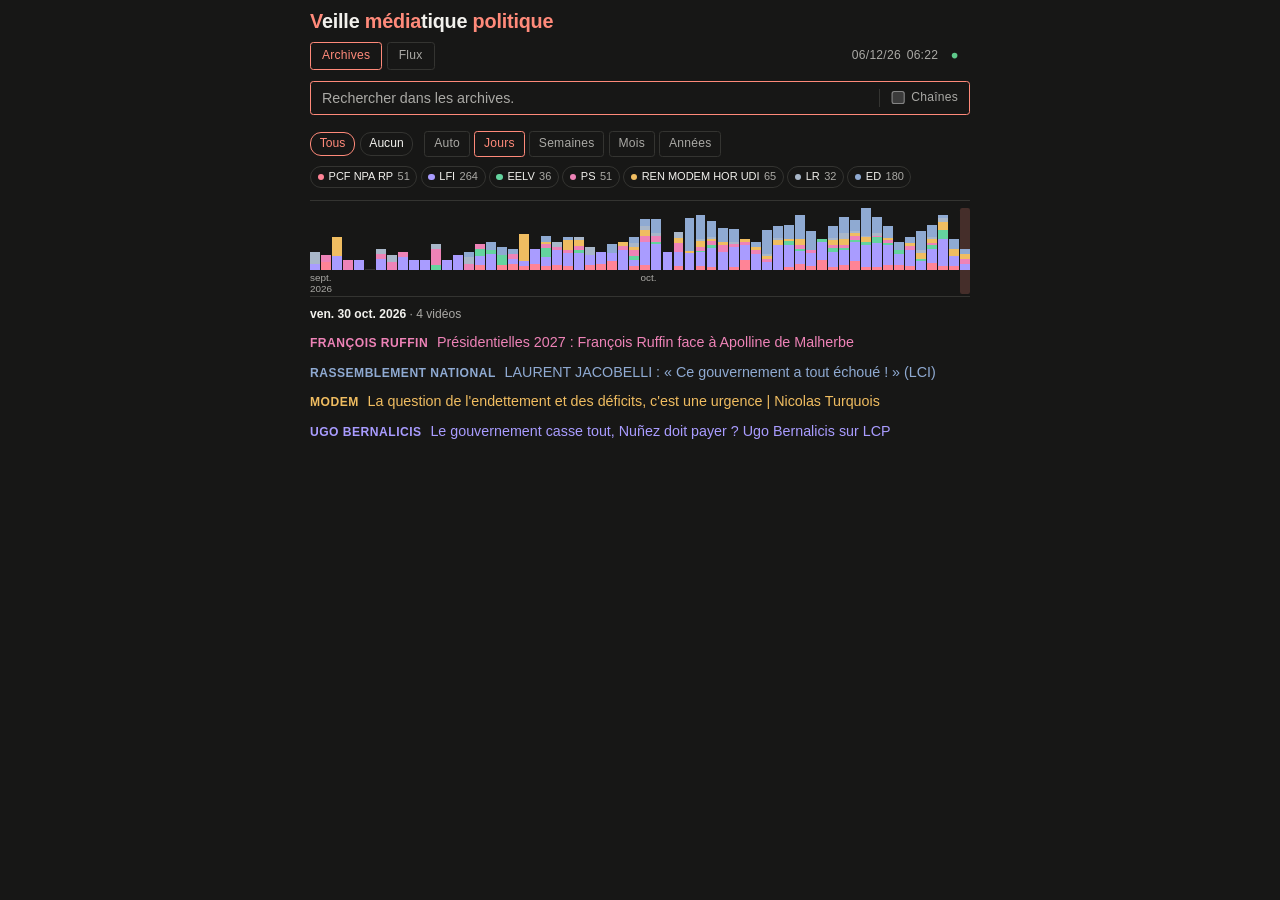
==== index.html @ 0a0e94e5 "Boutons Tous et Jours sélectionnés par défaut" ====
<!DOCTYPE html>
<html lang="fr">
<head>
  <meta charset="UTF-8">
  <meta name="viewport" content="width=device-width, initial-scale=1">
  <meta name="description" content="Veille médiatique politique — flux d'actualité agrégés et archives.">
  <link rel="icon" type="image/png" href="favicon/favicon_16x16.png">
  <link rel="stylesheet" type="text/css" href="style.css">
  <link rel="stylesheet" type="text/css" href="timeline.css">
  <title>Veille médiatique politique</title>
  <script defer src="https://cloud.umami.is/script.js" data-website-id="d6c5243d-47b0-4298-970d-29c37ac63b22"></script>
</head>
<body>
  <div id="page">
    <header class="header">
      <h1 class="brand-title"><span class="brand-accent">V</span>eille <span class="brand-accent">média</span>tique <span class="brand-accent">politique</span></h1>
      <div class="view-bar">
        <nav class="view-nav">
          <a href="#archives" id="navArchive" class="view-tab">Archives</a>
          <a href="#flux" id="navFeed" class="view-tab">Flux</a>
        </nav>
        <p class="status">
          <span class="status-update">
            <span id="lastUpdate" class="status-text"></span>
            <span class="status-icon" id="lastUpdateIcon" role="img" aria-label="Dernière mise à jour">
              <svg viewBox="0 0 16 16" aria-hidden="true" focusable="false">
                <circle cx="8" cy="8" r="3.4" fill="currentColor"></circle>
              </svg>
            </span>
          </span>
        </p>
      </div>
    </header>

    <section id="viewFeed" class="view">
      <main id="feed" class="feed">
        <div class="loading">Chargement du flux…</div>
      </main>
    </section>

    <section id="viewArchive" class="view is-hidden">
      <div class="archive-controls">
        <div class="archive-search">
          <input id="archiveFilter" class="archive-filter" type="text" placeholder="Rechercher dans les archives." autocomplete="off">
          <label class="archive-channels">
            <input id="archiveChannels" type="checkbox">
            <span>Chaînes</span>
          </label>
        </div>
        <div class="archive-meta">
          <p class="archive-count status-text" id="archiveCount"></p>
        </div>
      </div>
      <div class="tl-toolbar">
        <div class="tl-line tl-line-all" id="tlAll"></div>
        <div class="tl-switch" id="tlGrans">
          <a href="#" class="tl-sw" data-gran="auto">Auto</a>
          <a href="#" class="tl-sw is-active" data-gran="day">Jours</a>
          <a href="#" class="tl-sw" data-gran="week">Semaines</a>
          <a href="#" class="tl-sw" data-gran="month">Mois</a>
          <a href="#" class="tl-sw" data-gran="year">Années</a>
        </div>
      </div>
      <div class="tl-legend" id="tlLegend"></div>
      <div class="tl-strip" id="tlStrip"></div>
      <div class="tl-detail-head" id="tlDetailHead"></div>
      <main id="archive" class="feed">
        <div class="archive-hint">Chargement des archives…</div>
      </main>
      <div id="tlMore"></div>
    </section>

    <div class="footer"></div>
  </div>
  <script type="text/javascript" src="archives.js"></script>
  <script type="text/javascript" src="script.js"></script>
  <script type="text/javascript" src="timeline.js"></script>
</body>
</html>
---- style.css ----
/*
 * Design épuré et minimaliste : typographie soignée, espace blanc généreux,
 * séparateurs fins plutôt que cadres, palette réduite au strict nécessaire.
 */

:root {
  color-scheme: dark;
  --ink: #f2f1ed;
  --muted: #aaa9a5;
  --line: #343431;
  --accent: #ff8a7a;
  --on-accent: #171716;
  --live-color: #5ec98a;
  --bg: #171716;
  --meeting-color: #aab5c5;
  --lfi-color: #a99cff;
  --eelv-color: #64d49f;
  --ps-color: #ee83b7;
  --centre-color: #f0bd61;
  --lr-color: #a9b7c9;
  --ed-color: #8faad2;
  --pcf-color: #ff8496;
}

* {
  box-sizing: border-box;
}

/* La barre de defilement est toujours reservee : le flux (20 items) est bien
   plus haut que la vue Archives, et sans cela le conteneur centre se recentrait
   de quelques pixels a chaque changement d'onglet. */
html {
  overflow-y: scroll;
}

html, body {
  margin: 0;
  padding: 0;
  background: var(--bg);
  color: var(--ink);
}

body {
  font-family: -apple-system, BlinkMacSystemFont, "Segoe UI", Helvetica, Arial, sans-serif;
  font-size: 14px;
  line-height: 1.45;
  -webkit-font-smoothing: antialiased;
  /* Proportions generales du site agrandies de 10 %. */
  zoom: 1.1;
}

a {
  color: var(--ink);
}

#page {
  max-width: 640px;
  margin: 0 auto;
  padding: 6px 20px 48px 20px;
}

/* Header : un seul systeme typographique pour le titre, la ligne d'etat et les onglets. */

.header {
  margin-bottom: 5px;
}

.brand-title {
  margin: 0 0 6px 0;
  font-size: 18px;
  font-weight: 600;
  letter-spacing: -0.01em;
}

/* Mise en valeur du titre : le V, "média" et "politique" reprennent la teinte
   d'accent, la meme que l'onglet actif. */
.brand-accent {
  color: var(--accent);
}

.status {
  display: flex;
  align-items: center;
  flex-wrap: wrap;
  gap: 4px 10px;
  margin: 0 0 10px 0;
}

/* Memes attributs pour la date de mise a jour et le compteur d'archives. */
.status-text {
  color: var(--muted);
  font-size: 11px;
  letter-spacing: 0.02em;
}

/* Libelle de la date de mise a jour : meme teinte discrete et meme taille
   que les autres textes de l'ui. */
.status-label {
  color: var(--muted);
  font-size: 11px;
  letter-spacing: 0.02em;
}

/* L'icone d'horloge remplace le libelle "Dernière mise à jour :". Meme teinte
   discrete que le texte qu'elle precede, collee a la date. */
.status-update {
  display: inline-flex;
  align-items: center;
  gap: 5px;
}

/* Point vert "en direct" : un rond discret qui pulse tres lentement pour
   signaler que le flux est suivi, sans distraire du contenu. */
.status-icon {
  display: inline-flex;
  padding: 0 2px;
  border-radius: 3px;
  color: var(--live-color);
}

.status-icon svg {
  display: block;
  width: 12px;
  height: 12px;
  animation: veille-live-pulse 6s ease-in-out infinite;
}

@keyframes veille-live-pulse {
  0% {
    opacity: 0.35;
  }
  50% {
    opacity: 1;
  }
  100% {
    opacity: 0.35;
  }
}

/* Pendant une requete sur flux.xml, le point clignote lentement, trois cycles
   imposes pour que le signal soit toujours visible meme si la requete est
   instantanee. */
.status-icon.is-updating svg {
  animation: veille-live-blink 1.6s ease-in-out 3;
}

@keyframes veille-live-blink {
  0% {
    opacity: 1;
  }
  50% {
    opacity: 0.12;
  }
  100% {
    opacity: 1;
  }
}

/* Meme flash que l'heure quand le flux change, mais le point revient a sa
   teinte verte (et non grise). */
.status-icon.is-updated {
  animation: veille-icon-flash 2.6s ease-out;
}

@keyframes veille-icon-flash {
  0% {
    color: var(--accent);
    background-color: rgba(255, 138, 122, 0.18);
    text-shadow: 0 0 6px rgba(255, 138, 122, 0.5);
  }
  100% {
    color: var(--live-color);
    background-color: rgba(255, 138, 122, 0);
    text-shadow: 0 0 0 rgba(255, 138, 122, 0);
  }
}

/* Le pulse continu est coupe si le systeme demande moins d'animation. Le
   clignotement de mise a jour (trois cycles) et le flash ponctuel restent
   joues : ce sont des signaux brefs, volontairement conserves. */
@media (prefers-reduced-motion: reduce) {
  .status-icon svg {
    animation: none;
  }
}

/* Heure de mise a jour : discret rappel visuel au moment ou flux.xml change.
   Une teinte, un fond et un halo qui s'estompent, sans deplacement ni
   changement de taille, pour ne pas attirer l'oeil sur le reste de la page. */
@keyframes veille-time-flash {
  0% {
    color: var(--accent);
    background-color: rgba(255, 138, 122, 0.18);
    text-shadow: 0 0 6px rgba(255, 138, 122, 0.5);
  }
  100% {
    color: var(--muted);
    background-color: rgba(255, 138, 122, 0);
    text-shadow: 0 0 0 rgba(255, 138, 122, 0);
  }
}

/* Le retrait de is-updated entre deux flashs est indispensable : une classe
   deja posee ne relance pas une animation (voir pulseElement). */
.status-time {
  display: inline-block;
  padding: 0 2px;
  border-radius: 3px;
}

/* Le flash est volontairement joue meme quand le systeme est en mouvement
   reduit : c'est un signal ponctuel et discret de mise a jour du flux. */
.status-time.is-updated {
  animation: veille-time-flash 2.6s ease-out;
}

/* Feed */

.feed {
  display: flex;
  flex-direction: column;
}

.item {
  padding: 18px 16px;
  border-top: 1px solid var(--line);
}

.item:first-child {
  border-top: none;
}

/* Ligne d'en-tete d'un item du flux : date puis nom de chaine, groupes a
   gauche. */
.top {
  display: flex;
  align-items: baseline;
  justify-content: flex-start;
  gap: 10px;
  margin-bottom: 4px;
}

.author {
  color: var(--muted);
  font-size: 11px;
  font-weight: 600;
  text-transform: uppercase;
  letter-spacing: 0.04em;
}

.date {
  flex-shrink: 0;
  color: var(--muted);
  font-size: 11px;
  white-space: nowrap;
}

.title {
  margin: 0 0 4px 0;
  font-size: 15px;
  line-height: 1.35;
  font-weight: 600;
}

.title a {
  text-decoration: none;
}

.title a:hover {
  text-decoration: underline;
}

.desc {
  margin: 0;
  color: var(--muted);
  font-size: 13px;
  line-height: 1.5;
  white-space: pre-line;
}

/* Les url des descriptions sont remplacees par un lien "lien" : discret,
   meme teinte que le texte, souligne pour rester identifiable. */
.desc a {
  color: var(--muted);
  text-decoration: underline;
}

/* Onglet Flux : nom de chaine, date et titre prennent le style et la taille
   du texte de description, pour un rendu uniforme. Le bloc est limite a
   #viewFeed : la vue Archives (sous #viewArchive) conserve sa mise en page. */
#viewFeed .author,
#viewFeed .date,
#viewFeed .title {
  color: var(--muted);
  font-size: 12px;
  font-weight: 400;
  line-height: 1.4;
  text-transform: none;
  letter-spacing: normal;
}

#viewFeed .title a {
  color: var(--muted);
}

/* La date de publication du flux est un peu plus discrete que le reste. */
#viewFeed .date {
  font-size: 11px;
}

/* Auteur et titre ressortent en gras dans le flux ; la date reste normale. */
#viewFeed .author,
#viewFeed .title {
  font-weight: 700;
}

/* Onglet Flux : entrees plus compactes et texte plus petit, pour condenser la
   liste ; le separateur horizontal entre items est retire. Le bloc est limite
   a #viewFeed : la vue Archives garde son rendu. */
#viewFeed .item {
  padding: 10px 16px;
  border-top: none;
}

#viewFeed .top,
#viewFeed .title {
  margin-bottom: 2px;
}

#viewFeed .desc {
  font-size: 12px;
  line-height: 1.45;
}

.youtube-player {
  width: calc(100% + 32px);
  margin: 12px -16px 0 -16px;
  padding: 0;
}

.youtube-player iframe {
  display: block;
  width: 100%;
  aspect-ratio: 16 / 9;
  height: auto;
  border: none;
}

.error, .loading, .archive-hint {
  padding: 3px 16px;
  color: var(--muted);
  font-size: 13px;
}

.error {
  color: var(--accent);
}

.footer {
  height: 1px;
}

/* Bascule Flux / Archives : les onglets a gauche, la date de mise a jour
   a droite, sur la meme ligne. */
.view-bar {
  display: flex;
  align-items: center;
  justify-content: space-between;
  gap: 10px;
  margin: 0 0 8px 0;
}

.view-nav {
  display: flex;
  gap: 4px;
  margin: 0;
}

/* Dans la barre, l'etat n'a plus a gerer sa propre marge basse. Sa marge a
   droite reprend celle du compteur d'archives (.archive-meta, 6px) : la date
   de mise a jour et le nombre d'entrees s'alignent sur le meme bord. */
.view-bar .status {
  margin: 0 6px 0 0;
}

.view-tab {
  padding: 4px 10px;
  border: 1px solid var(--line);
  border-radius: 3px;
  color: var(--muted);
  font-size: 11px;
  letter-spacing: 0.02em;
  text-decoration: none;
}

.view-tab:hover {
  color: var(--ink);
}

.view-tab.is-active {
  border-color: var(--accent);
  color: var(--accent);
}

.view.is-hidden,
.status-text.is-hidden {
  display: none;
}

/* Archives */

.archive-controls {
  /* Un peu d'air au-dessus : la zone de recherche ne colle plus au titre. */
  margin: 10px 0 12px 0;
}

/* Zone de recherche : le champ occupe toute la largeur du cadre. */
.archive-search {
  display: flex;
  align-items: center;
  width: 100%;
  padding: 0 10px;
  border: 1px solid var(--line);
  border-radius: 3px;
  background: transparent;
}

.archive-search:focus-within {
  border-color: var(--accent);
}

.archive-filter {
  flex: 1;
  min-width: 0;
  padding: 7px 0;
  border: none;
  background: transparent;
  color: var(--ink);
  font-family: inherit;
  font-size: 13px;
}

.archive-filter:focus {
  outline: none;
}

.archive-filter::placeholder {
  color: var(--muted);
}

/* Case "Chaînes" dans le cadre de recherche, a droite du champ : un trait
   vertical la separe de la saisie. Cochee, son libelle prend la couleur
   d'accent ; accent-color colore la case elle-meme sur les navigateurs
   recents, les autres gardent la case native. */
.archive-channels {
  display: flex;
  flex: 0 0 auto;
  align-items: center;
  gap: 5px;
  margin-left: 10px;
  padding-left: 10px;
  border-left: 1px solid var(--line);
  color: var(--muted);
  font-size: 11px;
  letter-spacing: 0.02em;
  white-space: nowrap;
  cursor: pointer;
  -webkit-user-select: none;
  user-select: none;
}

.archive-channels:hover {
  color: var(--ink);
}

.archive-channels input {
  margin: 0;
  accent-color: var(--accent);
  cursor: pointer;
}

.archive-channels input:checked + span {
  color: var(--accent);
}

/* Ligne meta sous la zone de recherche : exemples a gauche, nombre
   d'entrees a droite. La typographie vient de .status-text, partagee
   avec la ligne d'etat du header. */
.archive-meta {
  display: flex;
  justify-content: flex-end;
  align-items: baseline;
  margin: 3px 6px 0 0;
  width: 100%;
}

.archive-examples {
  margin: 0 0 0 6px;
}

.archive-count {
  margin: 0;
}

/* Couleur de la source : la pastille a ete retiree, seul le nom
   porte la teinte du groupe. Dans le flux, le nom de la chaine reste
   neutre ; seules les archives sont teintees. */

.archives-item .author.meeting { color: var(--meeting-color); }
.archives-item .author.lfi { color: var(--lfi-color); }
.archives-item .author.eelv { color: var(--eelv-color); }
.archives-item .author.ps { color: var(--ps-color); }
.archives-item .author.centre { color: var(--centre-color); }
.archives-item .author.lr { color: var(--lr-color); }
.archives-item .author.ed { color: var(--ed-color); }
.archives-item .author.pcf { color: var(--pcf-color); }

/* Vue Archives : un resultat tient sur une seule ligne. Le nom de la source
   et la date ne se coupent pas ; le titre se tronque par des points de
   suspension pour rester lisible sans jamais passer a la ligne. */
.archives-item {
  display: flex;
  flex-wrap: wrap;
  align-items: baseline;
  gap: 4px 8px;
  border-top: none;
  padding: 4px 0;
  white-space: nowrap;
}

.archives-item .author,
.archives-item .date {
  flex-shrink: 0;
}

.archives-item .archive-title {
  flex: 1;
  min-width: 0;
  overflow: hidden;
  text-overflow: ellipsis;
  text-decoration: none;
  font-size: 13px;
}

.archives-item .archive-title:hover {
  text-decoration: underline;
}

/* Le titre cliquable reprend la teinte de sa source, comme le nom. */
.archives-item.meeting .archive-title { color: var(--meeting-color); }
.archives-item.lfi .archive-title { color: var(--lfi-color); }
.archives-item.eelv .archive-title { color: var(--eelv-color); }
.archives-item.ps .archive-title { color: var(--ps-color); }
.archives-item.centre .archive-title { color: var(--centre-color); }
.archives-item.lr .archive-title { color: var(--lr-color); }
.archives-item.ed .archive-title { color: var(--ed-color); }
.archives-item.pcf .archive-title { color: var(--pcf-color); }

/* Le lecteur video reste pleine largeur, sous la ligne. */
.archives-item .youtube-player {
  flex-basis: 100%;
  width: 100%;
  margin: 10px 0 0 0;
}
---- timeline.css ----
/* Onglet Frise : styles propres, charges par timeline.js. Reprend les
   variables et le theme sombre de style.css ; aucune regle existante n'est
   modifiee. */

/* Couleur de famille portee par la variable --gc, lue par tous les elements
   (segments, pastilles, points, titres). */
.g-meeting { --gc: var(--meeting-color); }
.g-lfi { --gc: var(--lfi-color); }
.g-eelv { --gc: var(--eelv-color); }
.g-ps { --gc: var(--ps-color); }
.g-centre { --gc: var(--centre-color); }
.g-lr { --gc: var(--lr-color); }
.g-ed { --gc: var(--ed-color); }
.g-pcf { --gc: var(--pcf-color); }

/* Barre d'outils : echelle de la frise */

.tl-toolbar {
  display: flex;
  align-items: center;
  flex-wrap: wrap;
  gap: 6px 10px;
  margin: 0 0 8px 0;
}

.tl-switch {
  display: flex;
  gap: 4px;
}

.tl-switch a {
  padding: 3px 8px;
  border: 1px solid var(--line);
  border-radius: 3px;
  color: var(--muted);
  font-size: 11px;
  letter-spacing: 0.02em;
  text-decoration: none;
}

.tl-switch a:hover {
  color: var(--ink);
}

.tl-switch a.is-active {
  border-color: var(--accent);
  color: var(--accent);
}

/* Pastilles de familles (legende + filtre) : "Tous" et "Aucun" sont dans la
   barre d'outils avec l'echelle, les familles sur la ligne suivante. */

.tl-legend {
  display: block;
  margin: 0 0 10px 0;
}

.tl-line {
  display: flex;
  flex-wrap: wrap;
  gap: 4px;
}

.tl-toolbar .tl-line {
  flex: 0 0 auto;
}

/* Les familles tiennent sur une seule ligne, sous la barre d'outils : leurs
   pastilles sont un peu plus compactes que "Tous" et "Aucun" pour que tout
   rentre dans la largeur de la page. Si les compteurs s'allongent, la ligne
   defile horizontalement au lieu de passer a la ligne. */
.tl-line-groups {
  flex-wrap: nowrap;
  gap: 3px;
  overflow-x: auto;
  overflow-y: hidden;
  padding-bottom: 1px;
  scrollbar-width: thin;
}

.tl-line-groups .tl-chip {
  flex: 0 0 auto;
  gap: 4px;
  padding: 2px 6px;
  font-size: 10px;
}

.tl-line-groups .tl-chip-dot {
  width: 6px;
  height: 6px;
}

.tl-chip {
  display: inline-flex;
  align-items: center;
  gap: 5px;
  padding: 2px 8px;
  border: 1px solid var(--line);
  border-radius: 10px;
  color: var(--ink);
  font-size: 11px;
  text-decoration: none;
  white-space: nowrap;
}

.tl-chip em {
  color: var(--muted);
  font-style: normal;
}

.tl-chip:hover {
  border-color: var(--gc, var(--accent));
}

.tl-chip-dot {
  width: 7px;
  height: 7px;
  border-radius: 50%;
  background: var(--gc);
}

.tl-chip.is-off {
  opacity: 0.45;
}

.tl-chip.is-off .tl-chip-dot {
  background: transparent;
  box-shadow: inset 0 0 0 1px var(--gc);
}

.tl-chip-all.is-on {
  border-color: var(--accent);
  color: var(--accent);
}

.tl-seg {
  display: block;
  background: var(--gc);
}

/* Frise horizontale */

.tl-strip {
  margin: 0 0 8px 0;
  padding: 6px 0 2px 0;
  overflow-x: auto;
  overflow-y: hidden;
  border-top: 1px solid var(--line);
  border-bottom: 1px solid var(--line);
  -webkit-user-select: none;
  user-select: none;
}

.tl-cols {
  display: flex;
  align-items: flex-start;
  gap: 1px;
  min-width: min-content;
}

.tl-col {
  flex: 1 1 0;
  min-width: 7px;
  max-width: 26px;
  cursor: pointer;
  border-radius: 2px;
}

.tl-gran-week .tl-col {
  min-width: 14px;
}

.tl-gran-month .tl-col {
  min-width: 26px;
  max-width: 40px;
}

.tl-gran-year .tl-col {
  min-width: 48px;
  max-width: 72px;
}

.tl-col:hover {
  background: rgba(255, 255, 255, 0.07);
}

.tl-col.is-sel {
  background: rgba(255, 138, 122, 0.2);
}

/* Les segments s'empilent depuis le bas de la colonne. */
.tl-bar {
  display: flex;
  flex-direction: column-reverse;
  height: 56px;
  overflow: hidden;
}

.tl-col.is-empty .tl-bar {
  border-bottom: 1px solid var(--line);
}

.tl-tick {
  height: 22px;
  padding-top: 2px;
  color: var(--muted);
  font-size: 9px;
  line-height: 1.15;
  white-space: nowrap;
}

.tl-tick span {
  display: block;
}

/* Coupure : une longue periode sans video, replie en un trait pointille. */
.tl-brk {
  position: relative;
  flex: 0 0 10px;
  align-self: stretch;
}

.tl-brk::before {
  content: "";
  position: absolute;
  left: 4px;
  top: 6px;
  height: 44px;
  border-left: 1px dashed var(--line);
}

/* Liste sous la frise : meme bord gauche que les lignes des archives. */

.tl-detail-head {
  display: flex;
  align-items: baseline;
  justify-content: space-between;
  gap: 10px;
  margin: 0 0 4px 0;
  color: var(--muted);
  font-size: 11px;
}

.tl-detail-head b {
  color: var(--ink);
  font-weight: 600;
}

.tl-detail-head a {
  color: var(--muted);
}

.tl-dayhead {
  padding: 8px 0 2px 0;
  color: var(--muted);
  font-size: 11px;
  font-weight: 600;
  letter-spacing: 0.02em;
}

.tl-more {
  display: inline-block;
  margin: 6px 0;
  color: var(--accent);
  font-size: 12px;
}
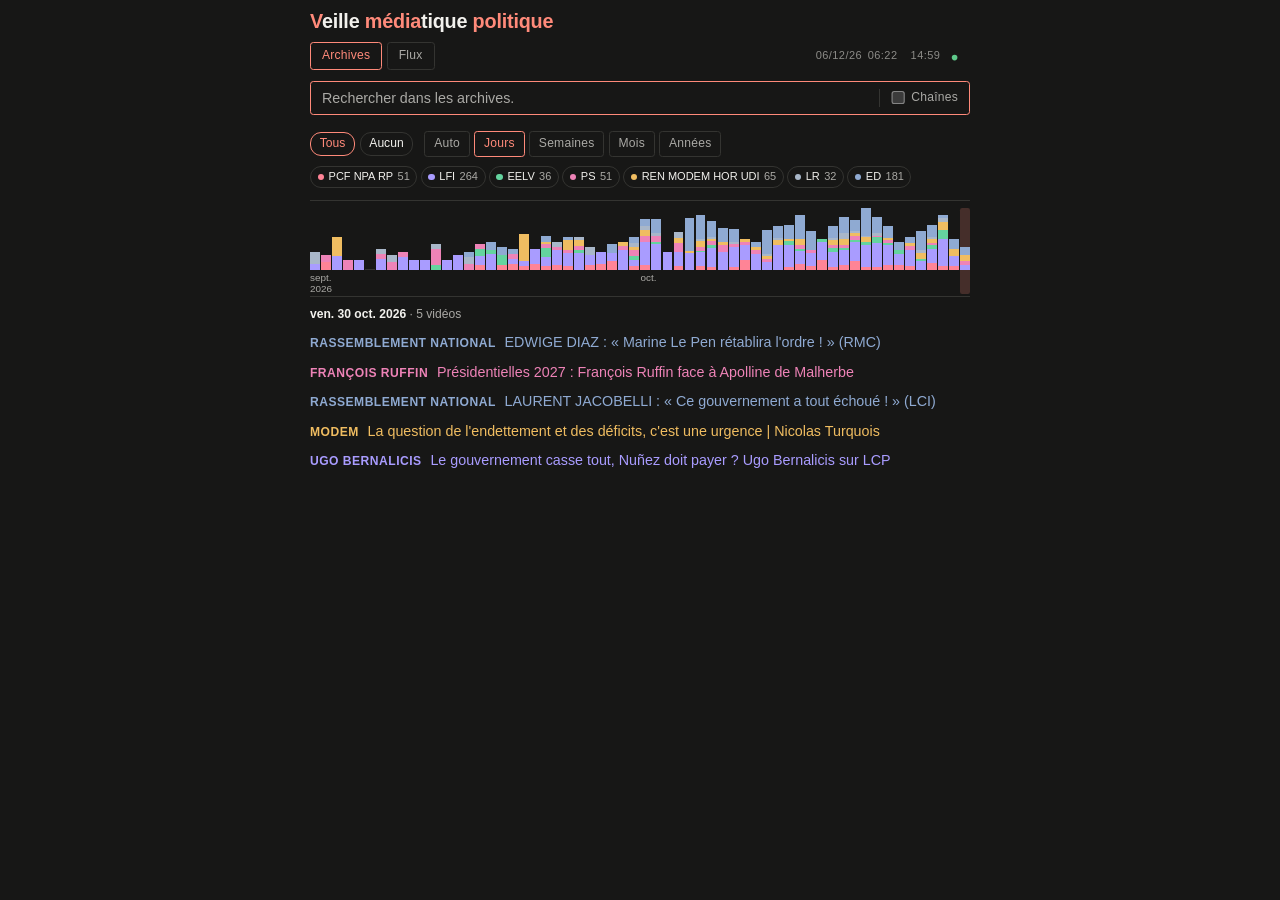
==== commit 4ff0bc1d: "Ajoute un minuteur de prochaine mise à jour" ====
--- a/index.html
+++ b/index.html
@@ -22,6 +22,7 @@
         <p class="status">
           <span class="status-update">
             <span id="lastUpdate" class="status-text"></span>
+            <span id="updateTimer" class="status-timer" title="Temps restant avant la prochaine mise à jour"></span>
             <span class="status-icon" id="lastUpdateIcon" role="img" aria-label="Dernière mise à jour">
               <svg viewBox="0 0 16 16" aria-hidden="true" focusable="false">
                 <circle cx="8" cy="8" r="3.4" fill="currentColor"></circle>
--- a/style.css
+++ b/style.css
@@ -109,10 +109,39 @@
   gap: 5px;
 }
 
+/* Minuteur de la prochaine mise a jour, a gauche du point vert : chiffres a
+   chasse fixe pour que la largeur ne bouge pas, teinte discrete et taille
+   inferieure aux autres textes de l'ui. */
+.status-timer {
+  min-width: 32px;
+  color: var(--muted);
+  font-size: 10px;
+  letter-spacing: 0.04em;
+  text-align: right;
+  opacity: 0.8;
+  font-variant-numeric: tabular-nums;
+  -webkit-font-feature-settings: "tnum";
+  font-feature-settings: "tnum";
+}
+
+/* La date et l'heure de mise a jour reprennent le style du minuteur voisin
+   (taille, interlettrage, opacite, chiffres a chasse fixe) pour que les deux
+   textes restent alignes. */
+.status-update .status-text {
+  font-size: 10px;
+  letter-spacing: 0.04em;
+  opacity: 0.8;
+  font-variant-numeric: tabular-nums;
+  -webkit-font-feature-settings: "tnum";
+  font-feature-settings: "tnum";
+}
+
 /* Point vert "en direct" : un rond discret qui pulse tres lentement pour
    signaler que le flux est suivi, sans distraire du contenu. */
 .status-icon {
   display: inline-flex;
+  position: relative;
+  top: 1px;
   padding: 0 2px;
   border-radius: 3px;
   color: var(--live-color);
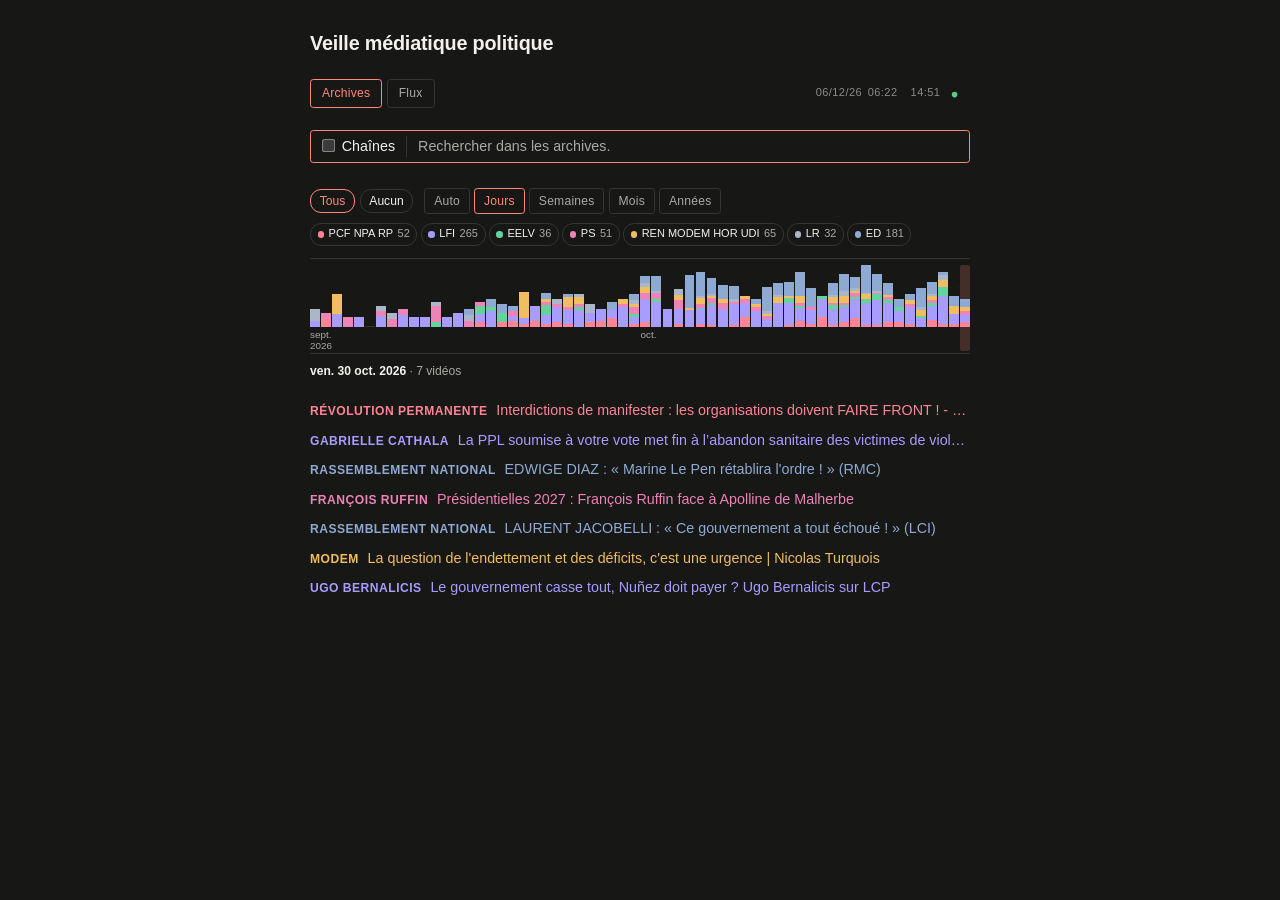
==== commit ee600d2c: "Mise à jour de l'interface du flux et des archives" ====
--- a/index.html
+++ b/index.html
@@ -13,7 +13,7 @@
 <body>
   <div id="page">
     <header class="header">
-      <h1 class="brand-title"><span class="brand-accent">V</span>eille <span class="brand-accent">média</span>tique <span class="brand-accent">politique</span></h1>
+      <h1 class="brand-title">Veille médiatique politique</h1>
       <div class="view-bar">
         <nav class="view-nav">
           <a href="#archives" id="navArchive" class="view-tab">Archives</a>
@@ -42,11 +42,16 @@
     <section id="viewArchive" class="view is-hidden">
       <div class="archive-controls">
         <div class="archive-search">
-          <input id="archiveFilter" class="archive-filter" type="text" placeholder="Rechercher dans les archives." autocomplete="off">
           <label class="archive-channels">
             <input id="archiveChannels" type="checkbox">
             <span>Chaînes</span>
           </label>
+          <input id="archiveFilter" class="archive-filter" type="text" placeholder="Rechercher dans les archives." autocomplete="off">
+          <button id="archiveClear" class="archive-clear" type="button" aria-label="Effacer la recherche" title="Effacer la recherche">
+            <svg viewBox="0 0 16 16" aria-hidden="true" focusable="false">
+              <path d="M4 4l8 8M12 4l-8 8" stroke="currentColor" stroke-width="1.4" stroke-linecap="round"></path>
+            </svg>
+          </button>
         </div>
         <div class="archive-meta">
           <p class="archive-count status-text" id="archiveCount"></p>
--- a/style.css
+++ b/style.css
@@ -66,16 +66,10 @@
 }
 
 .brand-title {
-  margin: 0 0 6px 0;
+  margin: 20px 0 20px 0;
   font-size: 18px;
   font-weight: 600;
   letter-spacing: -0.01em;
-}
-
-/* Mise en valeur du titre : le V, "média" et "politique" reprennent la teinte
-   d'accent, la meme que l'onglet actif. */
-.brand-accent {
-  color: var(--accent);
 }
 
 .status {
@@ -439,8 +433,9 @@
 /* Archives */
 
 .archive-controls {
-  /* Un peu d'air au-dessus : la zone de recherche ne colle plus au titre. */
-  margin: 10px 0 12px 0;
+  /* Un peu d'air au-dessus et en dessous : la zone de recherche ne colle plus
+     au titre ni aux controles de la frise. */
+  margin: 20px 0 20px 0;
 }
 
 /* Zone de recherche : le champ occupe toute la largeur du cadre. */
@@ -477,21 +472,55 @@
   color: var(--muted);
 }
 
-/* Case "Chaînes" dans le cadre de recherche, a droite du champ : un trait
-   vertical la separe de la saisie. Cochee, son libelle prend la couleur
-   d'accent ; accent-color colore la case elle-meme sur les navigateurs
-   recents, les autres gardent la case native. */
+/* Bouton d'effacement du champ : une croix discrete a droite, toujours
+   visible pour vider la recherche d'un clic. */
+.archive-clear {
+  display: flex;
+  flex: 0 0 auto;
+  align-items: center;
+  justify-content: center;
+  width: 24px;
+  height: 24px;
+  margin-left: 8px;
+  padding: 0;
+  border: none;
+  border-radius: 3px;
+  background: transparent;
+  color: var(--muted);
+  cursor: pointer;
+}
+
+.archive-clear:hover,
+.archive-clear:focus {
+  color: var(--ink);
+}
+
+.archive-clear:focus {
+  outline: 1px solid var(--accent);
+  outline-offset: 1px;
+}
+
+.archive-clear svg {
+  display: block;
+  width: 15px;
+  height: 15px;
+}
+
+/* Case "Chaînes" dans le cadre de recherche, a gauche du champ : un trait
+   vertical la separe de la saisie. Son libelle reprend la taille et la
+   couleur du texte saisi dans le champ. Cochee, il prend la couleur d'accent ;
+   accent-color colore la case elle-meme sur les navigateurs recents, les
+   autres gardent la case native. */
 .archive-channels {
   display: flex;
   flex: 0 0 auto;
   align-items: center;
   gap: 5px;
-  margin-left: 10px;
-  padding-left: 10px;
-  border-left: 1px solid var(--line);
-  color: var(--muted);
-  font-size: 11px;
-  letter-spacing: 0.02em;
+  margin-right: 10px;
+  padding-right: 10px;
+  border-right: 1px solid var(--line);
+  color: var(--ink);
+  font-size: 13px;
   white-space: nowrap;
   cursor: pointer;
   -webkit-user-select: none;
--- a/timeline.css
+++ b/timeline.css
@@ -236,7 +236,9 @@
   align-items: baseline;
   justify-content: space-between;
   gap: 10px;
-  margin: 0 0 4px 0;
+  /* Meme respiration que sous le titre et autour de la recherche, en un peu
+     plus discret (14px) pour ne pas detacher la liste de sa frise. */
+  margin: 0 0 14px 0;
   color: var(--muted);
   font-size: 11px;
 }
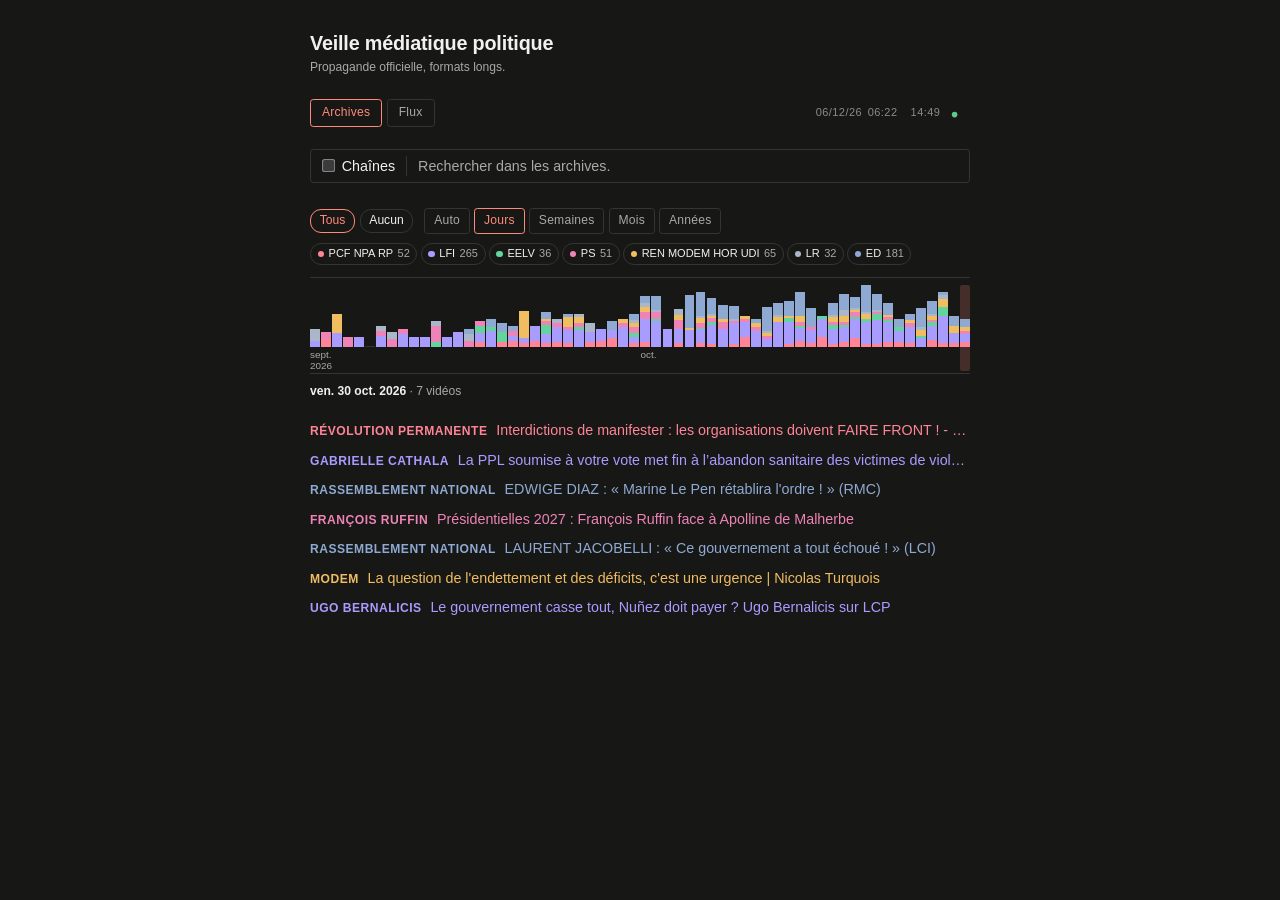
==== commit a768d35f: "Ajoute sous-titre sous le titre" ====
--- a/index.html
+++ b/index.html
@@ -14,6 +14,7 @@
   <div id="page">
     <header class="header">
       <h1 class="brand-title">Veille médiatique politique</h1>
+      <p class="brand-subtitle">Propagande officielle, formats longs.</p>
       <div class="view-bar">
         <nav class="view-nav">
           <a href="#archives" id="navArchive" class="view-tab">Archives</a>
--- a/style.css
+++ b/style.css
@@ -66,10 +66,16 @@
 }
 
 .brand-title {
-  margin: 20px 0 20px 0;
+  margin: 20px 0 0 0;
   font-size: 18px;
   font-weight: 600;
   letter-spacing: -0.01em;
+}
+
+.brand-subtitle {
+  margin: 2px 0 20px 0;
+  font-size: 11px;
+  color: var(--muted);
 }
 
 .status {
@@ -449,9 +455,7 @@
   background: transparent;
 }
 
-.archive-search:focus-within {
-  border-color: var(--accent);
-}
+
 
 .archive-filter {
   flex: 1;
--- a/timeline.css
+++ b/timeline.css
@@ -70,12 +70,9 @@
    rentre dans la largeur de la page. Si les compteurs s'allongent, la ligne
    defile horizontalement au lieu de passer a la ligne. */
 .tl-line-groups {
-  flex-wrap: nowrap;
+  flex-wrap: wrap;
   gap: 3px;
-  overflow-x: auto;
-  overflow-y: hidden;
   padding-bottom: 1px;
-  scrollbar-width: thin;
 }
 
 .tl-line-groups .tl-chip {
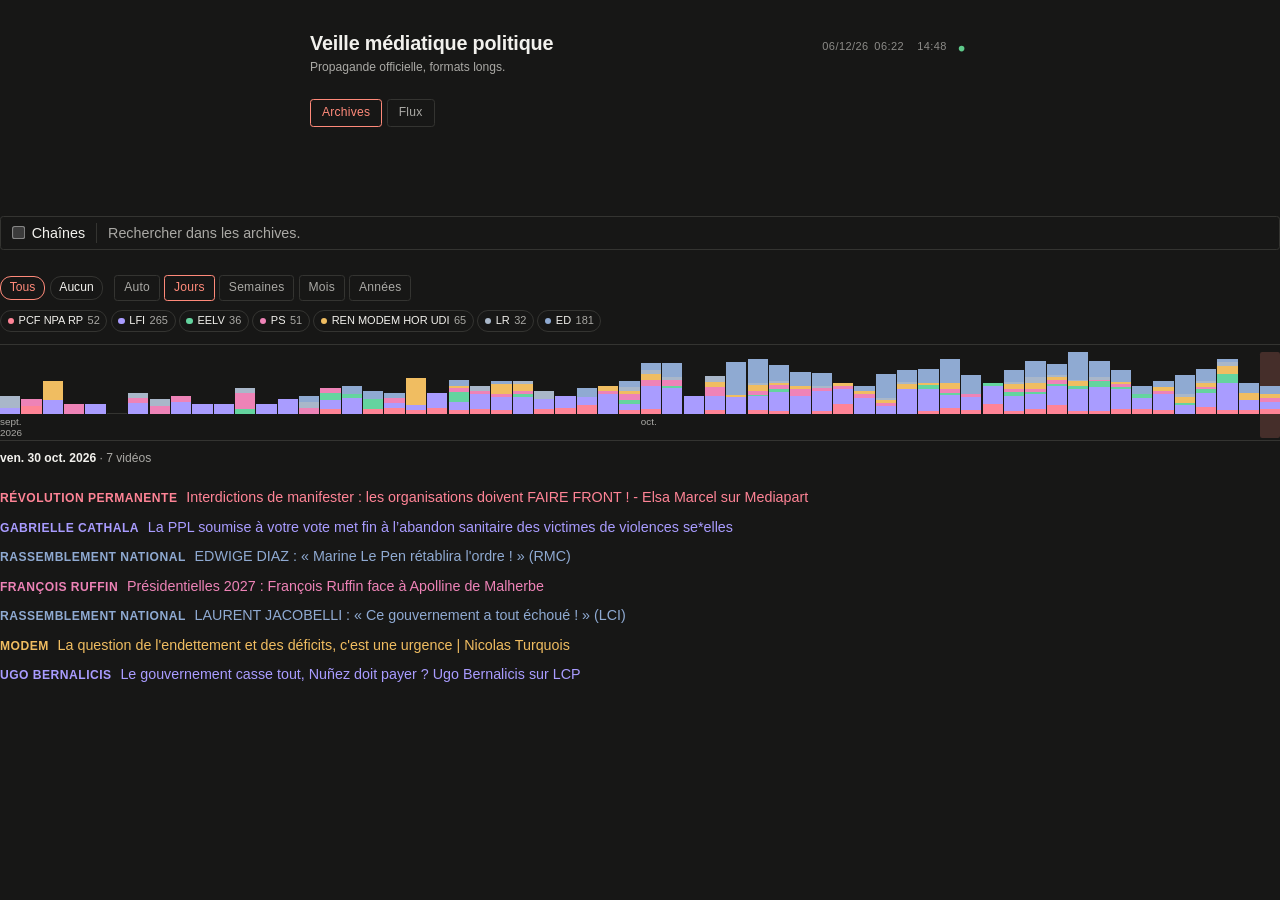
==== commit adf10160: "Place le statut de mise a jour sur la ligne du titre" ====
--- a/index.html
+++ b/index.html
@@ -13,24 +13,27 @@
 <body>
   <div id="page">
     <header class="header">
-      <h1 class="brand-title">Veille médiatique politique</h1>
-      <p class="brand-subtitle">Propagande officielle, formats longs.</p>
+      <div class="brand-block">
+        <h1 class="brand-title">Veille médiatique politique</h1>
+        <p class="brand-subtitle">Propagande officielle, formats longs.</p>
+      </div>
+      <p class="status">
+        <span class="status-update">
+          <span id="lastUpdate" class="status-text"></span>
+          <span id="updateTimer" class="status-timer" title="Temps restant avant la prochaine mise à jour"></span>
+          <span class="status-icon" id="lastUpdateIcon" role="img" aria-label="Dernière mise à jour">
+            <svg viewBox="0 0 16 16" aria-hidden="true" focusable="false">
+              <circle cx="8" cy="8" r="3.4" fill="currentColor"></circle>
+            </svg>
+          </span>
+        </span>
+      </p>
       <div class="view-bar">
         <nav class="view-nav">
           <a href="#archives" id="navArchive" class="view-tab">Archives</a>
           <a href="#flux" id="navFeed" class="view-tab">Flux</a>
         </nav>
-        <p class="status">
-          <span class="status-update">
-            <span id="lastUpdate" class="status-text"></span>
-            <span id="updateTimer" class="status-timer" title="Temps restant avant la prochaine mise à jour"></span>
-            <span class="status-icon" id="lastUpdateIcon" role="img" aria-label="Dernière mise à jour">
-              <svg viewBox="0 0 16 16" aria-hidden="true" focusable="false">
-                <circle cx="8" cy="8" r="3.4" fill="currentColor"></circle>
-              </svg>
-            </span>
-          </span>
-        </p>
+      </div>
       </div>
     </header>
 
--- a/style.css
+++ b/style.css
@@ -62,7 +62,19 @@
 /* Header : un seul systeme typographique pour le titre, la ligne d'etat et les onglets. */
 
 .header {
+  display: flex;
+  flex-wrap: wrap;
+  align-items: center;
+  justify-content: space-between;
   margin-bottom: 5px;
+}
+
+.brand-block {
+  flex: 1 1 auto;
+}
+
+.view-bar {
+  flex-basis: 100%;
 }
 
 .brand-title {
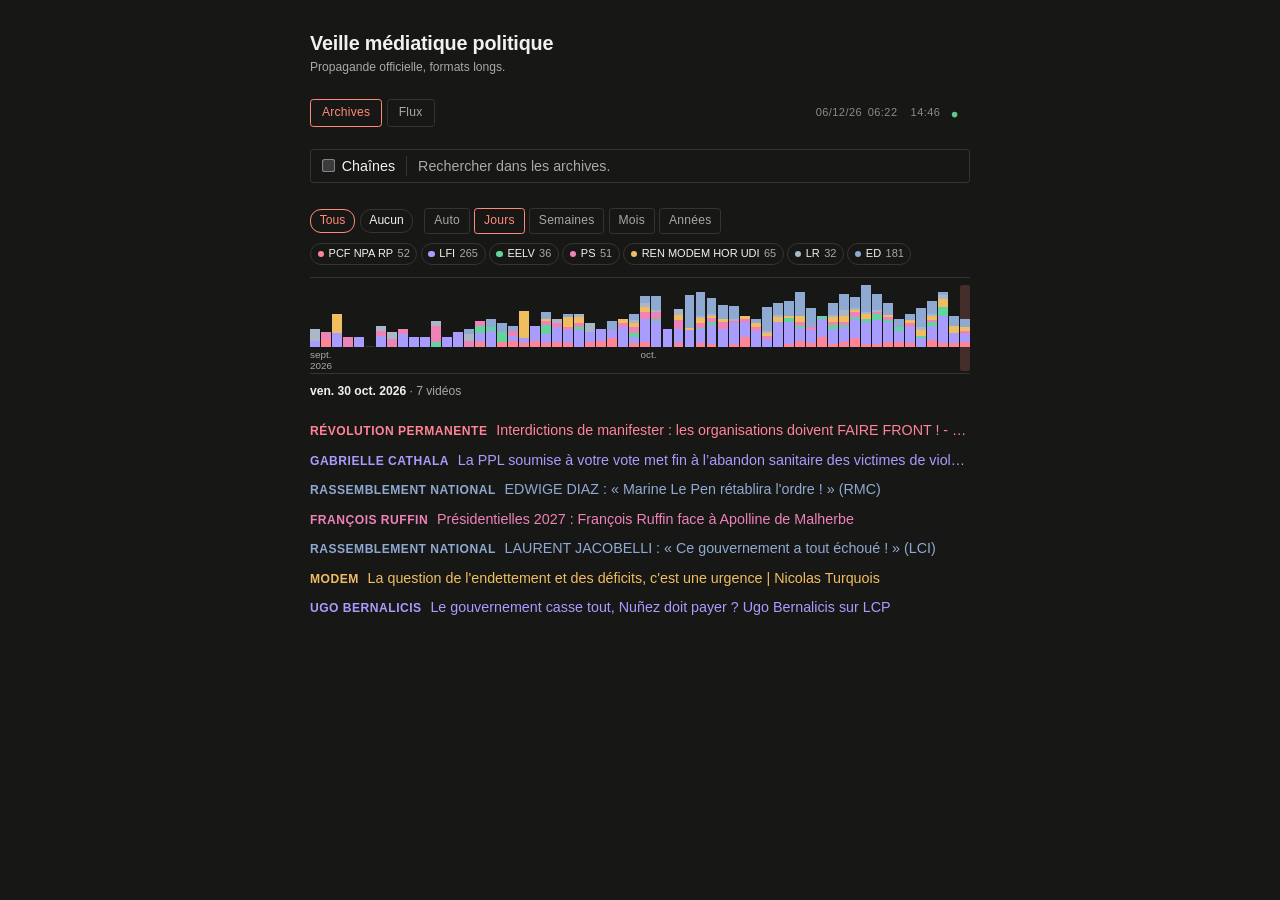
==== commit 0447a1d8: "Revert "Place le statut de mise a jour sur la ligne du titre" This reverts commit adf10160c432f84140" ====
--- a/index.html
+++ b/index.html
@@ -13,27 +13,24 @@
 <body>
   <div id="page">
     <header class="header">
-      <div class="brand-block">
-        <h1 class="brand-title">Veille médiatique politique</h1>
-        <p class="brand-subtitle">Propagande officielle, formats longs.</p>
-      </div>
-      <p class="status">
-        <span class="status-update">
-          <span id="lastUpdate" class="status-text"></span>
-          <span id="updateTimer" class="status-timer" title="Temps restant avant la prochaine mise à jour"></span>
-          <span class="status-icon" id="lastUpdateIcon" role="img" aria-label="Dernière mise à jour">
-            <svg viewBox="0 0 16 16" aria-hidden="true" focusable="false">
-              <circle cx="8" cy="8" r="3.4" fill="currentColor"></circle>
-            </svg>
-          </span>
-        </span>
-      </p>
+      <h1 class="brand-title">Veille médiatique politique</h1>
+      <p class="brand-subtitle">Propagande officielle, formats longs.</p>
       <div class="view-bar">
         <nav class="view-nav">
           <a href="#archives" id="navArchive" class="view-tab">Archives</a>
           <a href="#flux" id="navFeed" class="view-tab">Flux</a>
         </nav>
-      </div>
+        <p class="status">
+          <span class="status-update">
+            <span id="lastUpdate" class="status-text"></span>
+            <span id="updateTimer" class="status-timer" title="Temps restant avant la prochaine mise à jour"></span>
+            <span class="status-icon" id="lastUpdateIcon" role="img" aria-label="Dernière mise à jour">
+              <svg viewBox="0 0 16 16" aria-hidden="true" focusable="false">
+                <circle cx="8" cy="8" r="3.4" fill="currentColor"></circle>
+              </svg>
+            </span>
+          </span>
+        </p>
       </div>
     </header>
 
--- a/style.css
+++ b/style.css
@@ -62,19 +62,7 @@
 /* Header : un seul systeme typographique pour le titre, la ligne d'etat et les onglets. */
 
 .header {
-  display: flex;
-  flex-wrap: wrap;
-  align-items: center;
-  justify-content: space-between;
   margin-bottom: 5px;
-}
-
-.brand-block {
-  flex: 1 1 auto;
-}
-
-.view-bar {
-  flex-basis: 100%;
 }
 
 .brand-title {
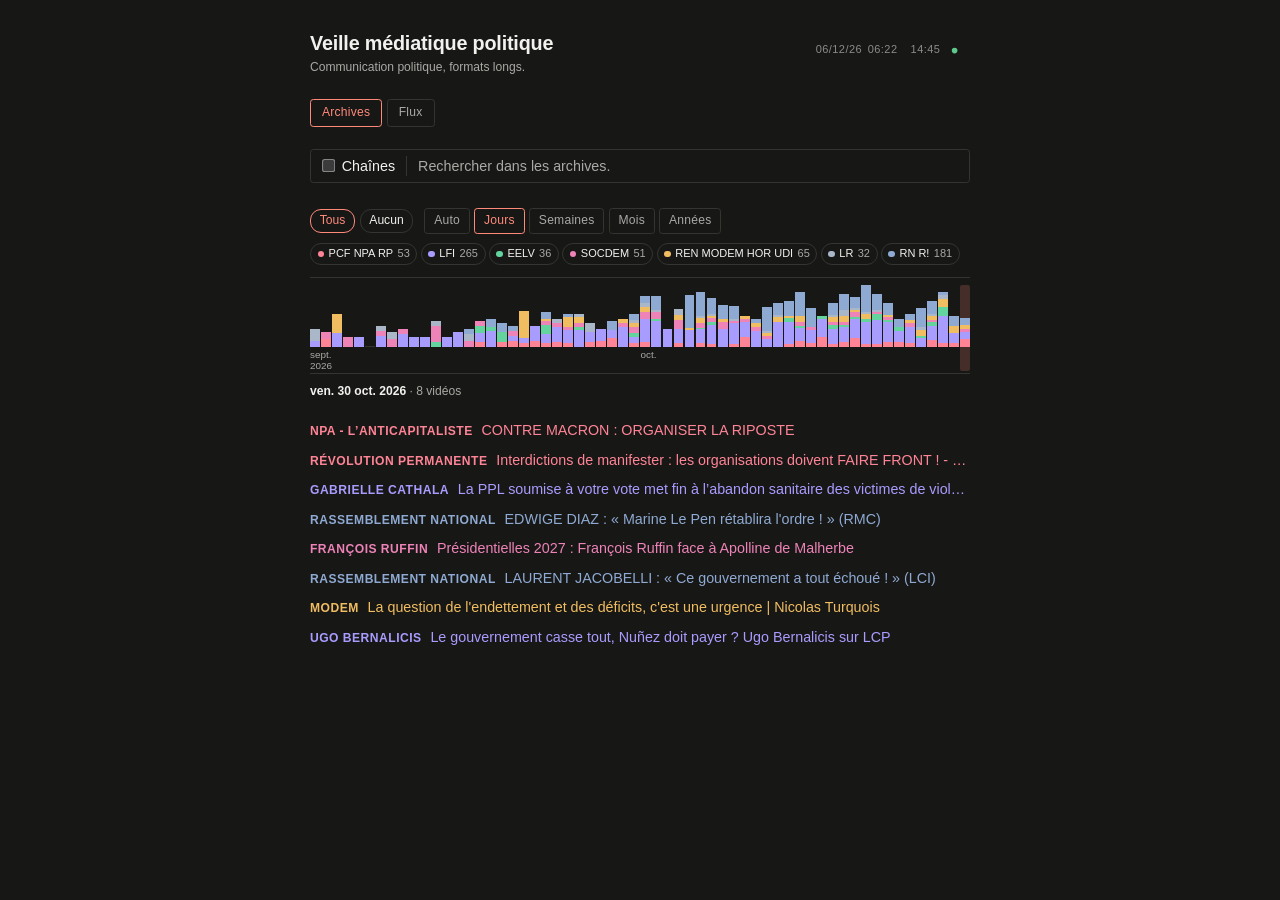
==== commit f18dd642: "Changer sous-titre : Communication politique, formats longs." ====
--- a/index.html
+++ b/index.html
@@ -14,7 +14,7 @@
   <div id="page">
     <header class="header">
       <h1 class="brand-title">Veille médiatique politique</h1>
-      <p class="brand-subtitle">Propagande officielle, formats longs.</p>
+      <p class="brand-subtitle">Communication politique, formats longs.</p>
       <div class="view-bar">
         <nav class="view-nav">
           <a href="#archives" id="navArchive" class="view-tab">Archives</a>
--- a/style.css
+++ b/style.css
@@ -62,7 +62,14 @@
 /* Header : un seul systeme typographique pour le titre, la ligne d'etat et les onglets. */
 
 .header {
+  position: relative;
   margin-bottom: 5px;
+}
+
+.status {
+  position: absolute;
+  top: 12px;
+  right: 0;
 }
 
 .brand-title {
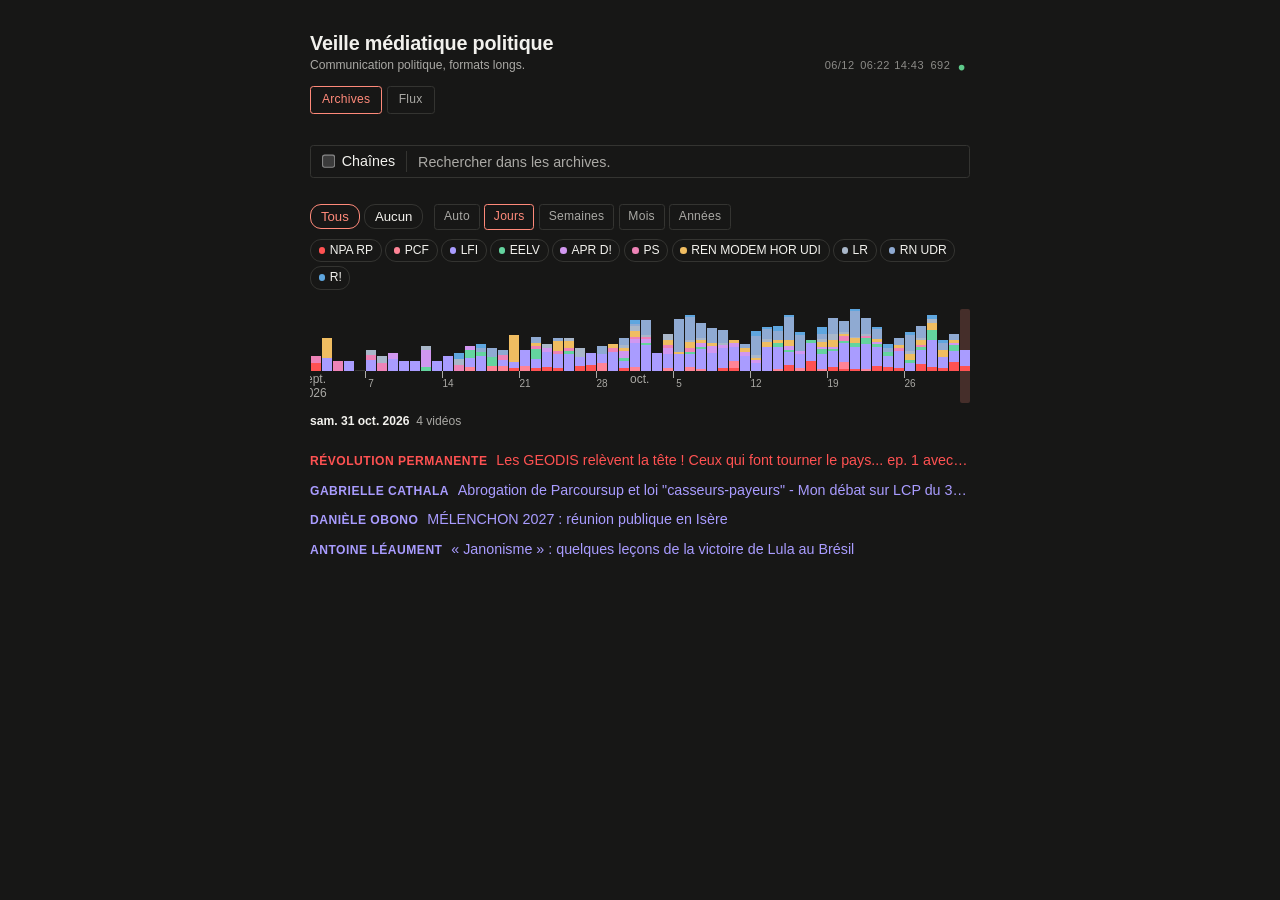
==== commit c46907ba: "Refonte des groupes politiques et selection par chaine - Renomme EXTREME DROITE en RN UDR et cree le" ====
--- a/index.html
+++ b/index.html
@@ -5,6 +5,11 @@
   <meta name="viewport" content="width=device-width, initial-scale=1">
   <meta name="description" content="Veille médiatique politique — flux d'actualité agrégés et archives.">
   <link rel="icon" type="image/png" href="favicon/favicon_16x16.png">
+  <!-- L'iframe YouTube n'est chargee qu'au clic sur la miniature : une simple
+       resolution DNS anticipee suffit, sans ouvrir de connexion. i.ytimg.com
+       sert les miniatures, dont certaines sont prechargees a l'arrivee. -->
+  <link rel="dns-prefetch" href="https://www.youtube.com">
+  <link rel="preconnect" href="https://i.ytimg.com">
   <link rel="stylesheet" type="text/css" href="style.css">
   <link rel="stylesheet" type="text/css" href="timeline.css">
   <title>Veille médiatique politique</title>
@@ -14,16 +19,13 @@
   <div id="page">
     <header class="header">
       <h1 class="brand-title">Veille médiatique politique</h1>
-      <p class="brand-subtitle">Communication politique, formats longs.</p>
-      <div class="view-bar">
-        <nav class="view-nav">
-          <a href="#archives" id="navArchive" class="view-tab">Archives</a>
-          <a href="#flux" id="navFeed" class="view-tab">Flux</a>
-        </nav>
+      <div class="brand-line">
+        <p class="brand-subtitle">Communication politique, formats longs.</p>
         <p class="status">
           <span class="status-update">
             <span id="lastUpdate" class="status-text"></span>
             <span id="updateTimer" class="status-timer" title="Temps restant avant la prochaine mise à jour"></span>
+            <span id="archiveCountHeader" class="status-text"></span>
             <span class="status-icon" id="lastUpdateIcon" role="img" aria-label="Dernière mise à jour">
               <svg viewBox="0 0 16 16" aria-hidden="true" focusable="false">
                 <circle cx="8" cy="8" r="3.4" fill="currentColor"></circle>
@@ -31,6 +33,12 @@
             </span>
           </span>
         </p>
+      </div>
+      <div class="view-bar">
+        <nav class="view-nav">
+          <a href="#archives" id="navArchive" class="view-tab">Archives</a>
+          <a href="#flux" id="navFeed" class="view-tab">Flux</a>
+        </nav>
       </div>
     </header>
 
--- a/style.css
+++ b/style.css
@@ -15,11 +15,14 @@
   --meeting-color: #aab5c5;
   --lfi-color: #a99cff;
   --eelv-color: #64d49f;
+  --aprd-color: #d197f0;
   --ps-color: #ee83b7;
   --centre-color: #f0bd61;
   --lr-color: #a9b7c9;
   --ed-color: #8faad2;
+  --r-color: #5ea6df;
   --pcf-color: #ff8496;
+  --nrp-color: #ff5252;
 }
 
 * {
@@ -64,12 +67,18 @@
 .header {
   position: relative;
   margin-bottom: 5px;
-}
-
-.status {
-  position: absolute;
-  top: 12px;
-  right: 0;
+  display: flex;
+  flex-direction: column;
+}
+
+/* Ligne regroupant le sous-titre et le bloc d'etat (date, minuteur, icone),
+   alignes sur la meme ligne avec le sous-titre a gauche et l'etat a droite. */
+.brand-line {
+  display: flex;
+  align-items: center;
+  justify-content: space-between;
+  gap: 10px;
+  margin: 0 0 10px 0;
 }
 
 .brand-title {
@@ -80,17 +89,19 @@
 }
 
 .brand-subtitle {
-  margin: 2px 0 20px 0;
+  margin: 0;
   font-size: 11px;
   color: var(--muted);
 }
 
+/* Bloc d'etat : plus en position absolue, il vit dans .brand-line a cote du
+   sous-titre. La marge droite est geree par le gap du flex parent. */
 .status {
   display: flex;
   align-items: center;
   flex-wrap: wrap;
   gap: 4px 10px;
-  margin: 0 0 10px 0;
+  margin: 0;
 }
 
 /* Memes attributs pour la date de mise a jour et le compteur d'archives. */
@@ -113,14 +124,14 @@
 .status-update {
   display: inline-flex;
   align-items: center;
-  gap: 5px;
-}
-
-/* Minuteur de la prochaine mise a jour, a gauche du point vert : chiffres a
-   chasse fixe pour que la largeur ne bouge pas, teinte discrete et taille
-   inferieure aux autres textes de l'ui. */
+  gap: 2px;
+}
+
+/* Minuteur de la prochaine mise a jour, a gauche du point vert : teinte
+   discrete et taille inferieure aux autres textes de l'ui. Pas de largeur
+   imposee pour qu'il ne cree pas d'espace blanc inegal avec les valeurs
+   voisines ; il est separe d'elles par un simple espace. */
 .status-timer {
-  min-width: 32px;
   color: var(--muted);
   font-size: 10px;
   letter-spacing: 0.04em;
@@ -129,6 +140,8 @@
   font-variant-numeric: tabular-nums;
   -webkit-font-feature-settings: "tnum";
   font-feature-settings: "tnum";
+  /* Un peu plus d'espace entre le minuteur et le compteur d'entrees. */
+  margin-right: 4px;
 }
 
 /* La date et l'heure de mise a jour reprennent le style du minuteur voisin
@@ -143,6 +156,12 @@
   font-feature-settings: "tnum";
 }
 
+/* Point vert : pas de padding lateraux pour qu'il reste colle au compteur
+   par un simple espace, comme les autres valeurs de la ligne. */
+.status-icon {
+  padding: 0;
+}
+
 /* Point vert "en direct" : un rond discret qui pulse tres lentement pour
    signaler que le flux est suivi, sans distraire du contenu. */
 .status-icon {
@@ -382,6 +401,52 @@
   border: none;
 }
 
+.yt-facade {
+  position: relative;
+  display: block;
+  width: 100%;
+  aspect-ratio: 16 / 9;
+  background: #000;
+  overflow: hidden;
+  cursor: pointer;
+}
+
+.yt-facade img {
+  position: absolute;
+  top: 0;
+  left: 0;
+  display: block;
+  width: 100%;
+  height: 100%;
+  max-width: none;
+  object-fit: cover;
+}
+
+.yt-play {
+  position: absolute;
+  top: 50%;
+  left: 50%;
+  width: 64px;
+  height: 44px;
+  margin: -22px 0 0 -32px;
+  border-radius: 12px;
+  background: rgba(0, 0, 0, 0.7);
+}
+
+.yt-play::after {
+  content: "";
+  position: absolute;
+  top: 12px;
+  left: 25px;
+  border-style: solid;
+  border-width: 10px 0 10px 16px;
+  border-color: transparent transparent transparent #fff;
+}
+
+.yt-facade:hover .yt-play {
+  background: #f00;
+}
+
 .error, .loading, .archive-hint {
   padding: 3px 16px;
   color: var(--muted);
@@ -410,13 +475,6 @@
   display: flex;
   gap: 4px;
   margin: 0;
-}
-
-/* Dans la barre, l'etat n'a plus a gerer sa propre marge basse. Sa marge a
-   droite reprend celle du compteur d'archives (.archive-meta, 6px) : la date
-   de mise a jour et le nombre d'entrees s'alignent sur le meme bord. */
-.view-bar .status {
-  margin: 0 6px 0 0;
 }
 
 .view-tab {
@@ -578,11 +636,14 @@
 .archives-item .author.meeting { color: var(--meeting-color); }
 .archives-item .author.lfi { color: var(--lfi-color); }
 .archives-item .author.eelv { color: var(--eelv-color); }
+.archives-item .author.aprd { color: var(--aprd-color); }
 .archives-item .author.ps { color: var(--ps-color); }
 .archives-item .author.centre { color: var(--centre-color); }
 .archives-item .author.lr { color: var(--lr-color); }
 .archives-item .author.ed { color: var(--ed-color); }
+.archives-item .author.r { color: var(--r-color); }
 .archives-item .author.pcf { color: var(--pcf-color); }
+.archives-item .author.nr { color: var(--nrp-color); }
 
 /* Vue Archives : un resultat tient sur une seule ligne. Le nom de la source
    et la date ne se coupent pas ; le titre se tronque par des points de
@@ -595,6 +656,10 @@
   border-top: none;
   padding: 4px 0;
   white-space: nowrap;
+}
+
+.archives-item .author {
+  cursor: pointer;
 }
 
 .archives-item .author,
@@ -619,11 +684,14 @@
 .archives-item.meeting .archive-title { color: var(--meeting-color); }
 .archives-item.lfi .archive-title { color: var(--lfi-color); }
 .archives-item.eelv .archive-title { color: var(--eelv-color); }
+.archives-item.aprd .archive-title { color: var(--aprd-color); }
 .archives-item.ps .archive-title { color: var(--ps-color); }
 .archives-item.centre .archive-title { color: var(--centre-color); }
 .archives-item.lr .archive-title { color: var(--lr-color); }
 .archives-item.ed .archive-title { color: var(--ed-color); }
+.archives-item.r .archive-title { color: var(--r-color); }
 .archives-item.pcf .archive-title { color: var(--pcf-color); }
+.archives-item.nr .archive-title { color: var(--nrp-color); }
 
 /* Le lecteur video reste pleine largeur, sous la ligne. */
 .archives-item .youtube-player {
--- a/timeline.css
+++ b/timeline.css
@@ -7,11 +7,14 @@
 .g-meeting { --gc: var(--meeting-color); }
 .g-lfi { --gc: var(--lfi-color); }
 .g-eelv { --gc: var(--eelv-color); }
+.g-aprd { --gc: var(--aprd-color); }
 .g-ps { --gc: var(--ps-color); }
 .g-centre { --gc: var(--centre-color); }
 .g-lr { --gc: var(--lr-color); }
 .g-ed { --gc: var(--ed-color); }
+.g-r { --gc: var(--r-color); }
 .g-pcf { --gc: var(--pcf-color); }
+.g-nr { --gc: var(--nrp-color); }
 
 /* Barre d'outils : echelle de la frise */
 
@@ -78,8 +81,8 @@
 .tl-line-groups .tl-chip {
   flex: 0 0 auto;
   gap: 4px;
-  padding: 2px 6px;
-  font-size: 10px;
+  padding: 2px 7px;
+  font-size: 11px;
 }
 
 .tl-line-groups .tl-chip-dot {
@@ -91,11 +94,11 @@
   display: inline-flex;
   align-items: center;
   gap: 5px;
-  padding: 2px 8px;
+  padding: 2px 9px;
   border: 1px solid var(--line);
   border-radius: 10px;
   color: var(--ink);
-  font-size: 11px;
+  font-size: 12px;
   text-decoration: none;
   white-space: nowrap;
 }
@@ -138,43 +141,62 @@
 /* Frise horizontale */
 
 .tl-strip {
+  /* Espacement entre colonnes : exactement 1 px ecran, ni plus ni moins.
+     Le zoom 1,1 du <body> rend sinon chaque gap de 1 px fractionnaire
+     (1,1 px) : il s'arrondit tantot a 0, tantot a 1 ou 2 px selon la
+     colonne. On annule donc ce zoom ici (1,1 x 1/1,1 = 1) ; les tailles de
+     la frise sont ecrites deja majorees de 10 % pour garder les memes
+     proportions que le reste de la page. */
+  zoom: 0.9090909091;
   margin: 0 0 8px 0;
-  padding: 6px 0 2px 0;
+  padding: 7px 0 2px 0;
   overflow-x: auto;
   overflow-y: hidden;
-  border-top: 1px solid var(--line);
-  border-bottom: 1px solid var(--line);
+  /* La frise se parcourt a la molette : la barre reste masquee. */
+  scrollbar-width: none;
+  -ms-overflow-style: none;
+  /* border-top: 1px solid var(--line);
+  border-bottom: 1px solid var(--line); */
   -webkit-user-select: none;
   user-select: none;
 }
 
+.tl-strip::-webkit-scrollbar {
+  display: none;
+}
+
 .tl-cols {
   display: flex;
   align-items: flex-start;
+  /* Espacement force : 1 px, jamais modifie (toutes granularites). */
   gap: 1px;
+  column-gap: 1px;
   min-width: min-content;
+  /* Curseur main sur toute la frise, y compris l'intervalle entre colonnes. */
+  cursor: pointer;
 }
 
 .tl-col {
-  flex: 1 1 0;
-  min-width: 7px;
-  max-width: 26px;
+  flex: 0 0 auto;
+  position: relative;
+  min-width: 8px;
+  margin: 0;
+  padding: 0;
+  border: 0;
   cursor: pointer;
   border-radius: 2px;
 }
 
 .tl-gran-week .tl-col {
-  min-width: 14px;
+  min-width: 15px;
 }
 
 .tl-gran-month .tl-col {
-  min-width: 26px;
-  max-width: 40px;
+  min-width: 29px;
 }
 
 .tl-gran-year .tl-col {
-  min-width: 48px;
-  max-width: 72px;
+  min-width: 53px;
 }
 
 .tl-col:hover {
@@ -189,7 +211,7 @@
 .tl-bar {
   display: flex;
   flex-direction: column-reverse;
-  height: 56px;
+  height: 62px;
   overflow: hidden;
 }
 
@@ -198,10 +220,10 @@
 }
 
 .tl-tick {
-  height: 22px;
+  height: 32px;
   padding-top: 2px;
   color: var(--muted);
-  font-size: 9px;
+  font-size: 12px;
   line-height: 1.15;
   white-space: nowrap;
 }
@@ -210,20 +232,42 @@
   display: block;
 }
 
-/* Coupure : une longue periode sans video, replie en un trait pointille. */
-.tl-brk {
-  position: relative;
-  flex: 0 0 10px;
-  align-self: stretch;
-}
-
-.tl-brk::before {
+/* Coupure : une longue periode sans video est signalee par un trait pointille
+   dans le 1 px qui separe deux colonnes (aucun element ne s'intercale : le
+   pas entre colonnes reste de 1 px). */
+.tl-col.is-after-brk::before {
   content: "";
   position: absolute;
-  left: 4px;
-  top: 6px;
-  height: 44px;
+  left: -1px;
+  top: 7px;
+  height: 48px;
   border-left: 1px dashed var(--line);
+  pointer-events: none;
+}
+
+/* Repere de semaine (granularite Jours) : petit trait sous la colonne du
+   lundi, dans le 1 px qui la separe de la precedente. */
+.tl-col.is-wk::after {
+  content: "";
+  position: absolute;
+  left: -1px;
+  top: 62px;
+  height: 7px;
+  border-left: 1px solid var(--muted);
+  pointer-events: none;
+}
+
+/* Numero du jour affiche sous chaque colonne-lundi (marque de semaine). */
+.tl-wknum {
+  position: absolute;
+  left: 50%;
+  top: 70px;
+  transform: translateX(-50%);
+  color: var(--muted);
+  font-size: 10px;
+  line-height: 1;
+  white-space: nowrap;
+  pointer-events: none;
 }
 
 /* Liste sous la frise : meme bord gauche que les lignes des archives. */
